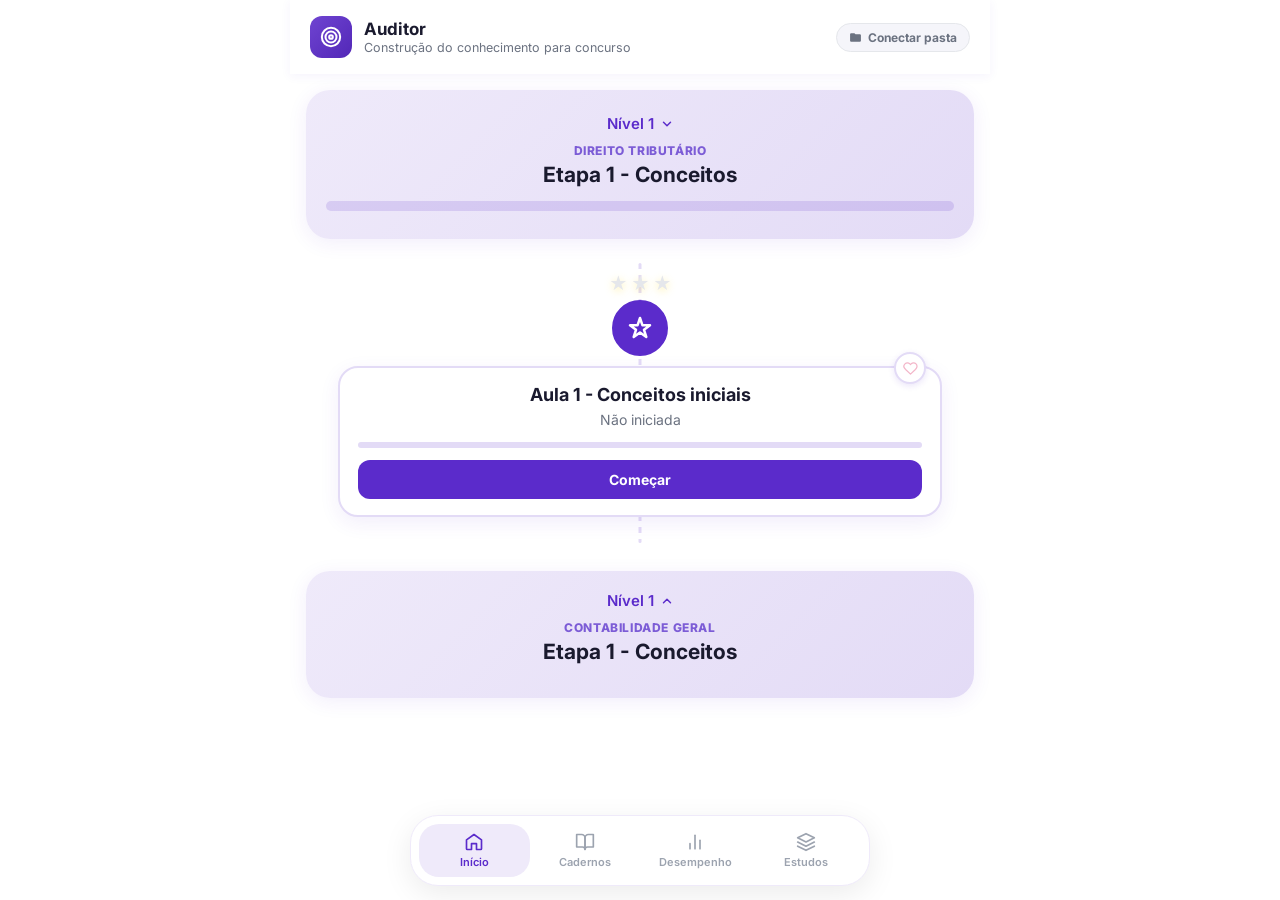
==== index.html @ 3d6990d0 "Atualização do projeto — 15/10/2026, 21:23:10" ====
<!DOCTYPE html>
<html lang="pt-BR">
<head>
<meta charset="UTF-8">
<meta name="viewport" content="width=device-width, initial-scale=1.0, viewport-fit=cover">
<title>Auditor</title>
<link href="https://fonts.googleapis.com/css2?family=Inter:wght@400;500;600;700&display=swap" rel="stylesheet">
<link rel="stylesheet" href="css/inicio.css">
<link rel="icon" href="data:image/svg+xml,%3Csvg%20xmlns%3D%22http%3A%2F%2Fwww.w3.org%2F2000%2Fsvg%22%20viewBox%3D%220%200%2024%2024%22%3E%3Crect%20width%3D%2224%22%20height%3D%2224%22%20rx%3D%226%22%20fill%3D%22%235B2BCB%22%2F%3E%3Cg%20fill%3D%22none%22%20stroke%3D%22%23fff%22%20stroke-width%3D%222.2%22%20stroke-linecap%3D%22round%22%20stroke-linejoin%3D%22round%22%3E%3Ccircle%20cx%3D%2212%22%20cy%3D%2212%22%20r%3D%2210%22%3E%3C%2Fcircle%3E%3Ccircle%20cx%3D%2212%22%20cy%3D%2212%22%20r%3D%226%22%3E%3C%2Fcircle%3E%3Ccircle%20cx%3D%2212%22%20cy%3D%2212%22%20r%3D%222%22%3E%3C%2Fcircle%3E%3C%2Fg%3E%3C%2Fsvg%3E">
<link rel="apple-touch-icon" href="data:image/svg+xml,%3Csvg%20xmlns%3D%22http%3A%2F%2Fwww.w3.org%2F2000%2Fsvg%22%20viewBox%3D%220%200%2024%2024%22%3E%3Crect%20width%3D%2224%22%20height%3D%2224%22%20rx%3D%226%22%20fill%3D%22%235B2BCB%22%2F%3E%3Cg%20fill%3D%22none%22%20stroke%3D%22%23fff%22%20stroke-width%3D%222.2%22%20stroke-linecap%3D%22round%22%20stroke-linejoin%3D%22round%22%3E%3Ccircle%20cx%3D%2212%22%20cy%3D%2212%22%20r%3D%2210%22%3E%3C%2Fcircle%3E%3Ccircle%20cx%3D%2212%22%20cy%3D%2212%22%20r%3D%226%22%3E%3C%2Fcircle%3E%3Ccircle%20cx%3D%2212%22%20cy%3D%2212%22%20r%3D%222%22%3E%3C%2Fcircle%3E%3C%2Fg%3E%3C%2Fsvg%3E">
<link rel="manifest" href="manifest.json">
<meta name="theme-color" content="#5B2BCB">
</head>
<body>

<div class="app-wrapper">

  <header class="header">
    <div class="header-left">
      <div class="logo"><svg viewBox="0 0 24 24" fill="none" stroke="currentColor" stroke-width="2.2" stroke-linecap="round" stroke-linejoin="round" width="22" height="22"><circle cx="12" cy="12" r="10"></circle><circle cx="12" cy="12" r="6"></circle><circle cx="12" cy="12" r="2"></circle></svg></div>
      <div class="header-title">
        <h1>Auditor</h1>
        <p>Construção do conhecimento para concurso</p>
      </div>
    </div>
    <button type="button" class="pasta-progresso-badge" id="pastaProgressoBadge" onclick="conectarPastaProgresso()" title="Conecte uma pasta pra salvar seu progresso entre sessões">
      <svg class="pasta-progresso-badge-icone" width="13" height="13" viewBox="0 0 24 24" fill="currentColor" stroke="none"><path d="M20 6h-8l-2-2H4a2 2 0 0 0-2 2v12a2 2 0 0 0 2 2h16a2 2 0 0 0 2-2V8a2 2 0 0 0-2-2z"/></svg>
      <span class="pasta-progresso-badge-texto" id="pastaProgressoBadgeTexto">Conectar pasta</span>
    </button>
  </header>

  <div class="view-inicio" id="viewInicio">
    <div id="etapasWrap"></div>
  </div>

  <div class="view-erros" id="viewErros" style="display:none">
    <div class="erros-header">
      <h2>Cadernos</h2>
      <p>Suas questões erradas, aulas favoritas e telas marcadas para revisão.</p>
    </div>
    <div class="cadernos-tabs" id="cadernosTabs">
      <button type="button" class="caderno-tab active" data-tab="erros">Erros</button>
      <button type="button" class="caderno-tab" data-tab="favoritos">Favoritos</button>
      <button type="button" class="caderno-tab" data-tab="revisao">Revisão</button>
    </div>
    <div class="cadernos-subtabs" id="cadernosSubtabs">
      <button type="button" class="caderno-subtab active" data-subtab="aula">Por aula</button>
      <button type="button" class="caderno-subtab" data-subtab="geral">Geral</button>
    </div>
    <div class="erros-list" id="errosList"></div>
  </div>

  <div class="view-erros" id="viewDesempenho" style="display:none">
    <h2>Desempenho</h2>
    <p>Insígnias por nível aparecem aqui.</p>
  </div>

  <div class="view-niveis" id="viewNiveis" style="display:none">
    <div class="erros-header">
      <h2>Estudos</h2>
      <p>Cada nível reúne várias etapas — conclua todas as aulas para desbloquear o próximo.</p>
    </div>
    <div class="niveis-lista" id="niveisLista"></div>
  </div>

  <nav class="bottom-nav">
    <div class="nav-item active" data-view="inicio">
      <svg viewBox="0 0 24 24" fill="none" stroke="currentColor" stroke-width="2" stroke-linecap="round" stroke-linejoin="round"><path d="M3 9.5 12 3l9 6.5V20a1 1 0 0 1-1 1h-5v-7H9v7H4a1 1 0 0 1-1-1z"></path></svg>
      <span>Início</span>
    </div>
    <div class="nav-item" data-view="erros">
      <svg viewBox="0 0 24 24" fill="none" stroke="currentColor" stroke-width="2" stroke-linecap="round" stroke-linejoin="round"><path d="M2 3h6a4 4 0 0 1 4 4v14a3 3 0 0 0-3-3H2z"></path><path d="M22 3h-6a4 4 0 0 0-4 4v14a3 3 0 0 1 3-3h7z"></path></svg>
      <span>Cadernos</span>
    </div>
    <div class="nav-item" data-view="desempenho">
      <svg viewBox="0 0 24 24" fill="none" stroke="currentColor" stroke-width="2" stroke-linecap="round" stroke-linejoin="round"><line x1="18" y1="20" x2="18" y2="10"></line><line x1="12" y1="20" x2="12" y2="4"></line><line x1="6" y1="20" x2="6" y2="14"></line></svg>
      <span>Desempenho</span>
    </div>
    <div class="nav-item" data-view="niveis">
      <svg viewBox="0 0 24 24" fill="none" stroke="currentColor" stroke-width="2" stroke-linecap="round" stroke-linejoin="round"><polygon points="12 2 2 7 12 12 22 7 12 2"></polygon><polyline points="2 17 12 22 22 17"></polyline><polyline points="2 12 12 17 22 12"></polyline></svg>
      <span>Estudos</span>
    </div>
  </nav>

</div>

<script src="js/progresso.mjs"></script>
<script src="js/data/modulos.mjs"></script>
<script src="js/inicio.mjs"></script>
<script src="js/cadernos.mjs"></script>
<script src="js/niveis.mjs"></script>
<script>
  if ('serviceWorker' in navigator && (location.protocol === 'https:' || location.hostname === 'localhost')) {
    window.addEventListener('load', () => navigator.serviceWorker.register('sw.js').catch(() => {}));
  }
</script>
</body>
</html>
---- css/inicio.css ----
/* INICIO.CSS — Tela inicial do projeto exportado (trilha de ciclos/etapas/
   aulas), com as mesmas cores/estrutura de estudos/css/style.css.
   Cor de marca em variáveis — o export injeta um :root{} novo no final do
   arquivo com a cor escolhida no Construtor de Aulas (ver js/export.js). */
:root {
  --cor-primaria: #5B2BCB;
  --cor-primaria-rgb: 91,43,203;
  --cor-primaria-escura: #4a22a8;
  --cor-gradiente-1: #8E5CF5;
  --cor-gradiente-2: #6D2EE8;
  --cor-clara: #f0eaff;
  --cor-borda-clara: #e9dffb;
  --cor-borda-media: #d4c4f0;
  --cor-hover-fundo: #faf7ff;
}
* { margin: 0; padding: 0; box-sizing: border-box; font-family: 'Inter', sans-serif; }
body { background: #fff; min-height: 100vh; }

.app-wrapper {
  max-width: 700px; width: 100%; margin: 0 auto; background: #fff;
  min-height: 100vh; display: flex; flex-direction: column; padding-bottom: 100px;
}

/* HEADER */
.header {
  background: #fff; padding: 16px 20px; display: flex; align-items: center;
  justify-content: space-between; gap: 12px; box-shadow: 0 2px 10px rgba(var(--cor-primaria-rgb),0.06);
  position: sticky; top: 0; z-index: 10;
}
.header-left { display: flex; align-items: center; gap: 12px; }
.header .logo {
  width: 42px; height: 42px; border-radius: 12px; overflow: hidden;
  background: linear-gradient(135deg, var(--cor-gradiente-1) 0%, var(--cor-gradiente-2) 100%);
  display: grid; place-items: center; color: #fff; flex-shrink: 0;
}
.header-title h1 { font-size: 17px; font-weight: 700; color: #1a1a2e; }
.header-title p { font-size: 12.5px; color: #6b7280; margin-top: 1px; }

.pasta-progresso-badge {
  display: inline-flex; align-items: center; gap: 6px; flex-shrink: 0;
  padding: 6px 12px; border-radius: 999px; border: 1px solid #e5e7eb;
  background: #f5f5fa; color: #6b7280; font-family: inherit; font-size: 12px; font-weight: 700;
  cursor: pointer; white-space: nowrap;
}
.pasta-progresso-badge:hover { background: #ececf5; }
.pasta-progresso-badge.conectado { background: #e8f9ee; border-color: #b8ecc9; color: #1a9d52; }
.pasta-progresso-badge-icone { flex-shrink: 0; }
.pasta-progresso-badge-texto { max-width: 110px; overflow: hidden; text-overflow: ellipsis; }

/* HERO CARD */
.etapa-view { padding: 16px 16px 4px; }
.hero-card {
  background: linear-gradient(135deg, var(--cor-clara) 0%, var(--cor-borda-clara) 100%);
  border-radius: 24px; padding: 24px 20px 28px; cursor: pointer;
  box-shadow: 0 4px 20px rgba(var(--cor-primaria-rgb),0.08);
  transition: box-shadow .2s, padding .25s;
}
.hero-card:hover { box-shadow: 0 6px 24px rgba(var(--cor-primaria-rgb),0.12); }
.hero-card.collapsed { padding: 20px 20px; }

.nivel-selector {
  display: flex; align-items: center; justify-content: center; gap: 6px; color: var(--cor-primaria);
  font-size: 15px; font-weight: 600; margin-bottom: 10px; cursor: pointer;
}
.nivel-selector svg { width: 14px; height: 14px; transition: transform .2s; }
.nivel-selector.collapsed svg { transform: rotate(180deg); }

.hero-content { overflow: hidden; max-height: 200px; opacity: 1; transition: max-height .25s ease, opacity .2s ease; }
.hero-content.collapsed { max-height: 0; opacity: 0; }
.hero-materia { display: block; text-align: center; font-size: 12px; font-weight: 800; text-transform: uppercase; letter-spacing: .6px; color: #7c5cd6; margin-bottom: 4px; }
.hero-title { text-align: center; font-size: 21px; font-weight: 700; color: #1a1a2e; margin-bottom: 14px; }

.progress-segments { display: flex; gap: 6px; }
.progress-segments .segment { flex: 1; height: 10px; border-radius: 6px; background: rgba(var(--cor-primaria-rgb),0.15); }
.progress-segments .segment.filled { background: var(--cor-primaria); }
.hero-card.etapa-completa .segment.filled { box-shadow: 0 0 10px rgba(var(--cor-primaria-rgb),0.7); }

/* PATH */
.path-container { position: relative; padding: 24px 32px 8px; overflow: hidden; max-height: 4000px; transition: max-height .25s ease, padding .25s; }
.path-container.collapsed { max-height: 0; padding-top: 0; padding-bottom: 0; }
.path-line, .path-line-lit {
  position: absolute; left: 50%; top: 24px; bottom: 8px; width: 3px; transform: translateX(-50%);
  border-radius: 2px;
}
.path-line { background: repeating-linear-gradient(to bottom, var(--cor-borda-clara) 0 6px, transparent 6px 12px); }
.path-line-lit { background: #FFD700; height: 0; bottom: auto; transition: height .3s ease; }

.aula-node { position: relative; display: flex; flex-direction: column; align-items: center; padding: 10px 0 26px; text-align: center; }
.aula-node.locked { opacity: .6; }

.stars { display: flex; gap: 3px; margin-bottom: 6px; }
.star { font-size: 18px; color: #e5e7eb; filter: drop-shadow(0 2px 4px rgba(255,215,0,0.3)); }

.icon-circle {
  width: 56px; height: 56px; border-radius: 50%; background: #fff; border: 3px solid var(--cor-borda-clara);
  display: grid; place-items: center; color: var(--cor-primaria); margin-bottom: 10px; position: relative; z-index: 1;
}
.icon-circle svg { width: 24px; height: 24px; }
.icon-circle.active { background: var(--cor-primaria); border-color: var(--cor-primaria); color: #fff; }
.icon-circle.locked { background: #f3f4f6; border-color: #e5e7eb; color: #9ca3af; }

.aula-card {
  width: 100%; background: #fff; border: 2px solid var(--cor-borda-clara); border-radius: 20px;
  padding: 16px 18px; box-shadow: 0 6px 20px rgba(var(--cor-primaria-rgb),0.08); position: relative;
  text-align: center;
}
.aula-card.locked { background: #f9fafb; border-color: #e5e7eb; box-shadow: none; }

@keyframes aula-card-destaque {
  0%, 100% { box-shadow: 0 6px 20px rgba(var(--cor-primaria-rgb),0.08); border-color: var(--cor-borda-clara); }
  50%      { box-shadow: 0 0 0 8px rgba(var(--cor-primaria-rgb),0.15), 0 6px 24px rgba(var(--cor-primaria-rgb),0.35); border-color: var(--cor-primaria); }
}
.aula-card.proxima-destaque { animation: aula-card-destaque 1.1s ease-in-out 2; }
.aula-card h3 { font-size: 18px; font-weight: 700; color: #1a1a2e; margin-bottom: 6px; }
.aula-card.locked h3 { color: #6b7280; }
.status { font-size: 14px; color: #6b7280; margin-bottom: 14px; }

.progress-bar { height: 6px; border-radius: 4px; background: var(--cor-borda-clara); overflow: hidden; margin-bottom: 12px; }
.progress-bar-fill { height: 100%; background: var(--cor-primaria); transition: width .3s; }

.btn-favoritar {
  position: absolute; top: -16px; right: 14px; width: 32px; height: 32px; border-radius: 50%;
  background: #fff; border: 2px solid var(--cor-borda-clara); color: #f3b6c9; display: grid; place-items: center; cursor: pointer;
  box-shadow: 0 2px 6px rgba(var(--cor-primaria-rgb),0.12);
}
.btn-favoritar svg { width: 15px; height: 15px; }
.btn-favoritar:hover { color: #ec4899; }
.btn-favoritar.favorita { color: #ec4899; }
.btn-favoritar.favorita svg { fill: #ec4899; }
.aula-card.locked .btn-favoritar { opacity: .4; cursor: not-allowed; }

.btn-acao { width: 100%; padding: 11px; border: none; border-radius: 12px; font-family: inherit; font-weight: 700; font-size: 14px; cursor: pointer; }
.btn-acao.ativa { background: var(--cor-primaria); color: #fff; }
.btn-acao.ativa:hover { background: var(--cor-primaria-escura); box-shadow: 0 4px 12px rgba(var(--cor-primaria-rgb),0.3); }
.btn-acao.bloqueada { background: #e5e7eb; color: #9ca3af; cursor: not-allowed; }

/* CADERNOS (erros / favoritos / revisão) */
.view-erros { padding: 20px 16px 16px; }
.erros-header { margin-bottom: 18px; }
.erros-header h2 { font-size: 21px; font-weight: 700; color: #1a1a2e; }
.erros-header p { font-size: 14px; line-height: 1.5; color: #6b7280; margin-top: 4px; }

.cadernos-tabs { display: flex; gap: 8px; margin-bottom: 18px; }
.caderno-tab {
  flex: 1; padding: 10px 12px; border-radius: 12px; border: 1.5px solid var(--cor-borda-clara);
  background: #fff; color: #6b7280; font-family: inherit; font-weight: 600; font-size: 13px; cursor: pointer;
  transition: all .2s;
}
.caderno-tab:hover { background: var(--cor-hover-fundo); }
.caderno-tab.active { background: var(--cor-primaria); border-color: var(--cor-primaria); color: #fff; }

.cadernos-subtabs { display: flex; gap: 16px; margin: -6px 0 16px; padding-bottom: 10px; border-bottom: 1.5px solid var(--cor-clara); }
.caderno-subtab {
  padding: 4px 2px; border: none; background: none; color: #9ca3af; font-family: inherit;
  font-weight: 600; font-size: 13px; cursor: pointer; position: relative;
}
.caderno-subtab.active { color: var(--cor-primaria); }
.caderno-subtab.active::after { content: ''; position: absolute; left: 0; right: 0; bottom: -11px; height: 2px; background: var(--cor-primaria); }

.erros-list { display: flex; flex-direction: column; gap: 12px; }
.erro-card {
  display: flex; align-items: center; justify-content: space-between; gap: 12px;
  border: 2px solid #fde0e0; border-radius: 18px; padding: 16px 18px; background: #fff;
  box-shadow: 0 4px 14px rgba(220,38,38,0.06);
}
.erro-card-info h3 { font-size: 16px; font-weight: 700; color: #1a1a2e; margin-bottom: 4px; }
.erro-card-info p { font-size: 14px; font-weight: 600; color: #ef4444; }
.erro-card-info p.cor-favorito { color: #ec4899; }
.erro-card-info p.cor-revisao { color: #4A80F0; }

.btn-praticar {
  flex-shrink: 0; padding: 10px 18px; border: none; border-radius: 12px; background: var(--cor-primaria);
  color: #fff; font-family: inherit; font-weight: 600; font-size: 15px; cursor: pointer; transition: all .2s;
}
.btn-praticar:hover { background: var(--cor-primaria-escura); transform: translateY(-1px); }

.erros-empty { text-align: center; padding: 60px 20px; color: #6b7280; }
.erros-empty-emoji { font-size: 40px; margin-bottom: 10px; }
.erros-empty p { font-size: 15px; margin-bottom: 4px; }
.erros-empty-sub { font-size: 14px; max-width: 280px; margin: 6px auto 0; line-height: 1.5; color: #9ca3af; }

/* ESTUDOS (visão geral por nível/ciclo) */
.view-niveis { padding: 20px 16px 16px; }
.niveis-lista { padding-bottom: 24px; }
.sprint-lista { display: flex; flex-direction: column; gap: 14px; margin-bottom: 22px; }

/* DESEMPENHO — insígnias por ciclo */
.insignias-grid { display: grid; grid-template-columns: repeat(auto-fill, minmax(120px, 1fr)); gap: 14px; }
.insignia-card {
  background: #fff; border: 2px solid var(--cor-borda-clara); border-radius: 16px;
  padding: 16px 10px; text-align: center; box-shadow: 0 4px 14px rgba(var(--cor-primaria-rgb),0.06);
}
.insignia-card-icone {
  width: 56px; height: 56px; margin: 0 auto 10px; border-radius: 50%; overflow: hidden;
  background: linear-gradient(135deg, var(--cor-gradiente-1) 0%, var(--cor-gradiente-2) 100%);
  color: #fff; display: grid; place-items: center;
}
.insignia-card-img { width: 100%; height: 100%; object-fit: cover; }
.insignia-card-titulo { font-size: 13px; font-weight: 700; color: #1a1a2e; line-height: 1.3; }
.insignia-card-status { font-size: 11px; font-weight: 600; color: #6b7280; margin-top: 3px; }
.insignia-card.bloqueada { opacity: .5; }
.insignia-card.bloqueada .insignia-card-icone { background: #d1d5db; filter: grayscale(1); }
.insignia-card.conquistada .insignia-card-status { color: #16a34a; }

@keyframes insignia-revelar {
  0%   { transform: scale(0.5) rotate(-8deg); opacity: 0; }
  60%  { transform: scale(1.08) rotate(3deg); opacity: 1; }
  100% { transform: scale(1) rotate(0deg); opacity: 1; }
}
@keyframes insignia-brilho {
  0%, 100% { box-shadow: 0 4px 16px rgba(var(--cor-primaria-rgb),0.12); }
  50%      { box-shadow: 0 0 0 10px rgba(var(--cor-primaria-rgb),0.15), 0 4px 24px rgba(var(--cor-primaria-rgb),0.35); }
}
.insignia-card.nova {
  animation: insignia-revelar 0.6s cubic-bezier(.34, 1.56, .64, 1),
             insignia-brilho 1.5s ease-in-out 0.6s 2;
}

.nivel-card-unico { background: #fff; border: 2px solid var(--cor-borda-clara); border-radius: 18px; padding: 18px; box-shadow: 0 4px 14px rgba(var(--cor-primaria-rgb),0.06); }
.nivel-card-unico-cabecalho { display: flex; align-items: center; gap: 14px; cursor: pointer; }
.nivel-card-unico-seta { transition: transform .3s ease; flex-shrink: 0; }
.nivel-card-unico-cabecalho.collapsed .nivel-card-unico-seta { transform: rotate(-90deg); }
.nivel-card-unico-corpo { overflow: hidden; max-height: 2000px; opacity: 1; transition: max-height .4s ease, opacity .3s ease; }
.nivel-card-unico-corpo.collapsed { max-height: 0; opacity: 0; }

.trilha-tabs { margin-bottom: 14px; }
.trilha-tab-titulo-unica { margin-bottom: 14px; }

.sprint-card-numero { width: 44px; height: 44px; border-radius: 50%; display: grid; place-items: center; font-size: 14px; font-weight: 800; color: #fff; flex-shrink: 0; }
.sprint-card-numero.andamento { background: var(--cor-primaria); }
.sprint-card-numero.concluida { background: #16a34a; }
.sprint-titulo { flex: 1; font-size: 16px; font-weight: 700; color: #1a1a2e; line-height: 1.3; }

.ciclo-secao { margin-top: 18px; padding-top: 16px; border-top: 1px solid var(--cor-clara); cursor: pointer; }
.ciclo-secao.bloqueada { cursor: default; padding-top: 14px; }
.ciclo-secao-cabecalho { display: flex; align-items: center; justify-content: space-between; gap: 8px; margin-bottom: 8px; }
.ciclo-secao-label { font-size: 13px; font-weight: 800; color: #1a1a2e; }
.ciclo-secao-label.bloqueada { display: flex; align-items: center; gap: 6px; font-weight: 700; color: #9ca3af; }

.sprint-status { font-size: 11px; font-weight: 800; letter-spacing: .04em; text-transform: uppercase; padding: 3px 9px; border-radius: 999px; }
.sprint-status.concluida { background: #dcfce7; color: #15803d; }
.sprint-status.andamento { background: var(--cor-clara); color: var(--cor-primaria); }

.sprint-etapas { display: flex; flex-wrap: wrap; gap: 6px; margin-bottom: 10px; }
.sprint-materia-tag { background: #f8f6ff; border: 1px solid var(--cor-clara); border-radius: 10px; padding: 5px 9px; font-size: 12px; font-weight: 700; color: var(--cor-primaria); }

.sprint-progress-row { display: flex; align-items: center; gap: 10px; }
.sprint-progress-pct { width: 38px; font-size: 13px; font-weight: 800; flex-shrink: 0; }
.sprint-progress-pct.concluida { color: #16a34a; }
.sprint-progress-pct.andamento { color: var(--cor-primaria); }
.sprint-progress-bar { flex: 1; height: 6px; background: var(--cor-clara); border-radius: 4px; overflow: hidden; }
.sprint-progress-bar-fill { height: 100%; background: var(--cor-primaria); border-radius: 4px; }

.trilha-section { background: #fff; border: 2px solid var(--cor-borda-clara); border-radius: 18px; padding: 18px; margin-bottom: 22px; }
.trilha-titulo { font-size: 16px; font-weight: 700; color: #1a1a2e; margin-bottom: 4px; }
.trilha-desc { font-size: 13px; color: #6b7280; line-height: 1.4; margin-bottom: 14px; }
.trilha-section.trilha-bloqueada { background: #f9fafb; opacity: .85; }
.trilha-bloqueada-cabecalho { display: flex; align-items: center; gap: 6px; color: #9ca3af; margin-bottom: 4px; }
.trilha-bloqueada-cabecalho .trilha-titulo { margin-bottom: 0; color: #9ca3af; }
.trilha-section.trilha-bloqueada .trilha-desc { margin-bottom: 0; }

.trilha-grid { display: grid; grid-template-columns: repeat(2, 1fr); gap: 10px; }
.trilha-card {
  position: relative; display: flex; flex-direction: column; align-items: flex-start; gap: 8px;
  border: 2px solid var(--cor-borda-clara); border-radius: 14px; padding: 12px; cursor: pointer;
  transition: border-color .15s, background .15s;
}
.trilha-card:hover { border-color: var(--cor-borda-media); }
.trilha-card.selecionada { border-color: var(--cor-primaria); background: var(--cor-hover-fundo); }
.trilha-icone {
  width: 36px; height: 36px; border-radius: 10px; background: var(--cor-clara); color: var(--cor-primaria);
  display: flex; align-items: center; justify-content: center;
}
.trilha-nome { font-size: 13.5px; font-weight: 700; color: #1a1a2e; }
.trilha-check {
  position: absolute; top: 10px; right: 10px; width: 20px; height: 20px; border-radius: 50%;
  border: 2px solid var(--cor-borda-media); color: #fff; display: flex; align-items: center; justify-content: center;
  opacity: 0; transition: opacity .15s, background .15s, border-color .15s;
}
.trilha-card.selecionada .trilha-check { opacity: 1; background: var(--cor-primaria); border-color: var(--cor-primaria); }

/* VIEWS SECUNDÁRIAS (placeholder) */
.view-placeholder { padding: 60px 24px; text-align: center; color: #6b7280; }
.view-placeholder h2 { font-size: 19px; color: #1a1a2e; margin-bottom: 8px; }

.vazio-aviso { margin: 40px 20px; padding: 28px 20px; text-align: center; background: #fff; border-radius: 20px; color: #6b7280; box-shadow: 0 4px 16px rgba(var(--cor-primaria-rgb),0.06); }

/* BOTTOM NAV */
.bottom-nav {
  position: fixed; bottom: 14px; left: 50%; transform: translateX(-50%); width: calc(100% - 32px); max-width: 460px;
  background: #fff; border-radius: 28px; box-shadow: 0 8px 30px rgba(0,0,0,0.08); border: 1px solid var(--cor-clara);
  display: flex; padding: 8px; z-index: 20;
}
.nav-item { flex: 1; display: flex; flex-direction: column; align-items: center; gap: 3px; padding: 8px 4px; border-radius: 20px; cursor: pointer; color: #9ca3af; font-size: 11px; font-weight: 600; }
.nav-item svg { width: 20px; height: 20px; }
.nav-item.active { background: var(--cor-clara); color: var(--cor-primaria); }

/* TOAST */
.toast {
  position: fixed; left: 50%; bottom: 90px; transform: translateX(-50%) translateY(20px);
  background: #1a1a2e; color: #fff; padding: 12px 20px; border-radius: 14px; font-size: 13.5px; font-weight: 600;
  opacity: 0; pointer-events: none; transition: opacity .2s, transform .2s; max-width: 90%; text-align: center; z-index: 50;
}
.toast.show { opacity: 1; transform: translateX(-50%) translateY(0); }

:root {
  --cor-primaria: #5B2BCB;
  --cor-primaria-rgb: 91,43,203;
  --cor-primaria-escura: #4b23a6;
  --cor-gradiente-1: #6f44d1;
  --cor-gradiente-2: #5227b7;
  --cor-clara: #efeafa;
  --cor-borda-clara: #e3dbf6;
  --cor-borda-media: #d1c4f0;
  --cor-hover-fundo: #f7f4fc;
}
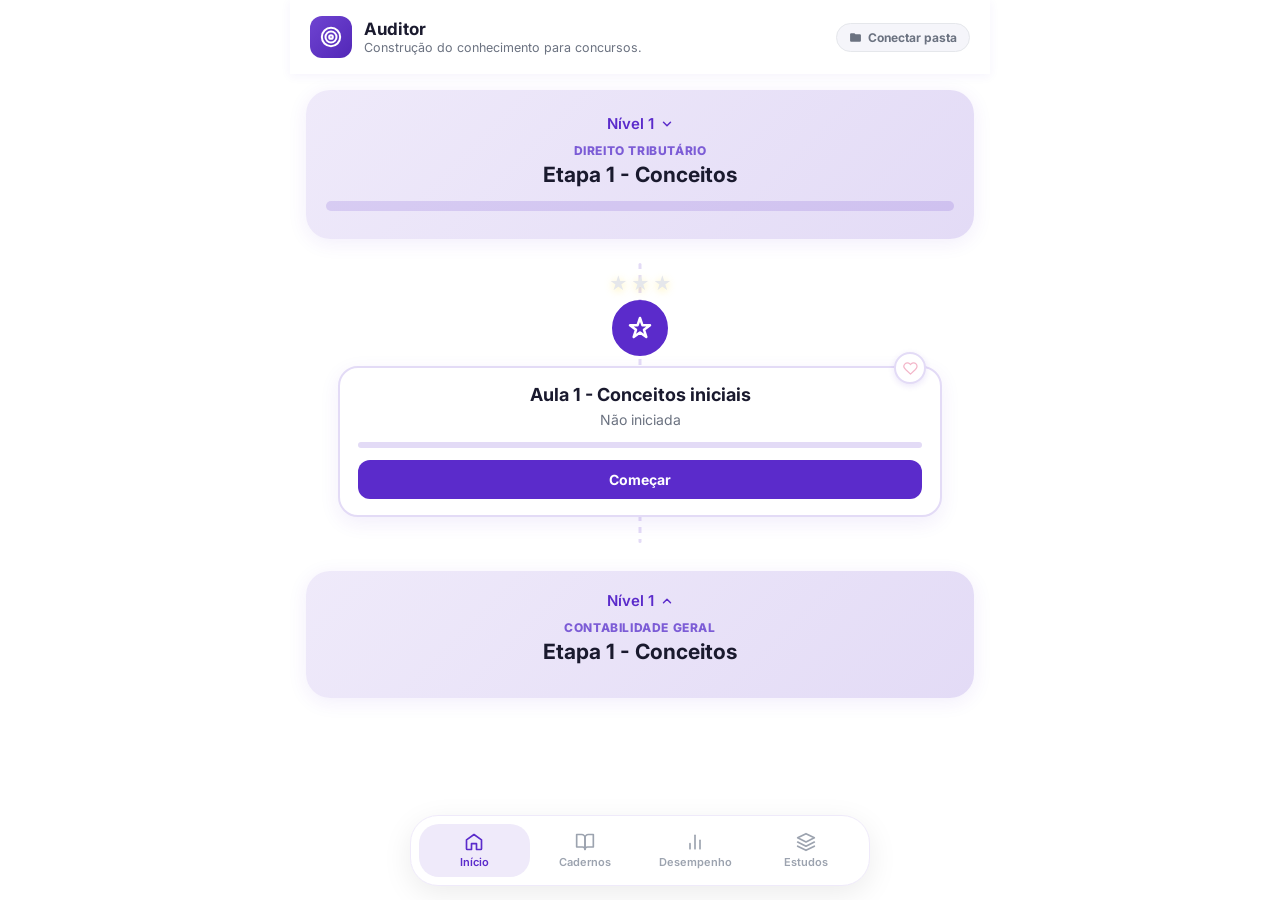
==== commit edb8198c: "Atualização do projeto — 15/10/2026, 21:23:15" ====
--- a/index.html
+++ b/index.html
@@ -20,7 +20,7 @@
       <div class="logo"><svg viewBox="0 0 24 24" fill="none" stroke="currentColor" stroke-width="2.2" stroke-linecap="round" stroke-linejoin="round" width="22" height="22"><circle cx="12" cy="12" r="10"></circle><circle cx="12" cy="12" r="6"></circle><circle cx="12" cy="12" r="2"></circle></svg></div>
       <div class="header-title">
         <h1>Auditor</h1>
-        <p>Construção do conhecimento para concurso</p>
+        <p>Construção do conhecimento para concursos.</p>
       </div>
     </div>
     <button type="button" class="pasta-progresso-badge" id="pastaProgressoBadge" onclick="conectarPastaProgresso()" title="Conecte uma pasta pra salvar seu progresso entre sessões">
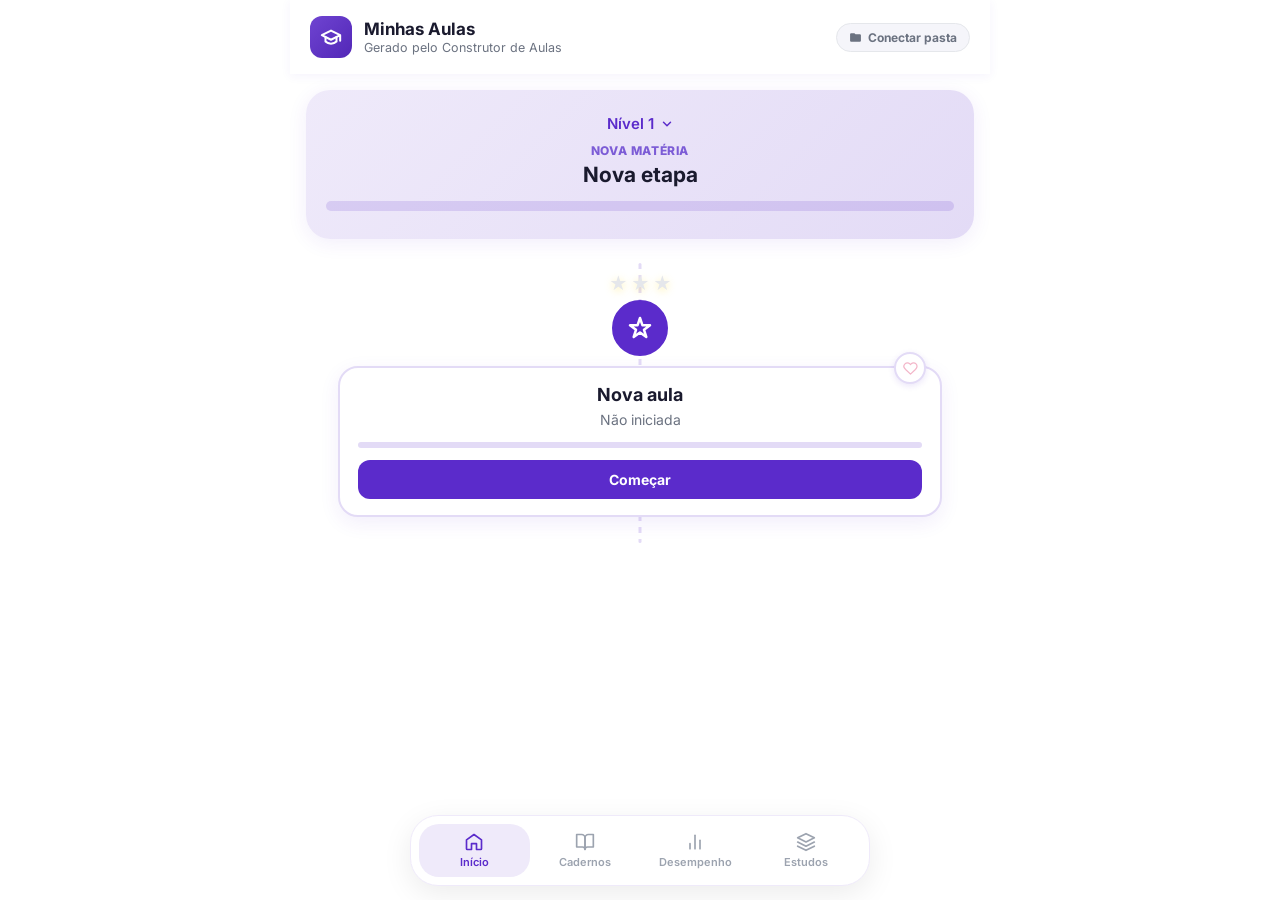
==== commit d4769552: "Atualização do projeto — 18/10/2026, 19:45:04" ====
--- a/index.html
+++ b/index.html
@@ -3,11 +3,11 @@
 <head>
 <meta charset="UTF-8">
 <meta name="viewport" content="width=device-width, initial-scale=1.0, viewport-fit=cover">
-<title>Auditor</title>
+<title>Minhas Aulas</title>
 <link href="https://fonts.googleapis.com/css2?family=Inter:wght@400;500;600;700&display=swap" rel="stylesheet">
 <link rel="stylesheet" href="css/inicio.css">
-<link rel="icon" href="data:image/svg+xml,%3Csvg%20xmlns%3D%22http%3A%2F%2Fwww.w3.org%2F2000%2Fsvg%22%20viewBox%3D%220%200%2024%2024%22%3E%3Crect%20width%3D%2224%22%20height%3D%2224%22%20rx%3D%226%22%20fill%3D%22%235B2BCB%22%2F%3E%3Cg%20fill%3D%22none%22%20stroke%3D%22%23fff%22%20stroke-width%3D%222.2%22%20stroke-linecap%3D%22round%22%20stroke-linejoin%3D%22round%22%3E%3Ccircle%20cx%3D%2212%22%20cy%3D%2212%22%20r%3D%2210%22%3E%3C%2Fcircle%3E%3Ccircle%20cx%3D%2212%22%20cy%3D%2212%22%20r%3D%226%22%3E%3C%2Fcircle%3E%3Ccircle%20cx%3D%2212%22%20cy%3D%2212%22%20r%3D%222%22%3E%3C%2Fcircle%3E%3C%2Fg%3E%3C%2Fsvg%3E">
-<link rel="apple-touch-icon" href="data:image/svg+xml,%3Csvg%20xmlns%3D%22http%3A%2F%2Fwww.w3.org%2F2000%2Fsvg%22%20viewBox%3D%220%200%2024%2024%22%3E%3Crect%20width%3D%2224%22%20height%3D%2224%22%20rx%3D%226%22%20fill%3D%22%235B2BCB%22%2F%3E%3Cg%20fill%3D%22none%22%20stroke%3D%22%23fff%22%20stroke-width%3D%222.2%22%20stroke-linecap%3D%22round%22%20stroke-linejoin%3D%22round%22%3E%3Ccircle%20cx%3D%2212%22%20cy%3D%2212%22%20r%3D%2210%22%3E%3C%2Fcircle%3E%3Ccircle%20cx%3D%2212%22%20cy%3D%2212%22%20r%3D%226%22%3E%3C%2Fcircle%3E%3Ccircle%20cx%3D%2212%22%20cy%3D%2212%22%20r%3D%222%22%3E%3C%2Fcircle%3E%3C%2Fg%3E%3C%2Fsvg%3E">
+<link rel="icon" href="data:image/svg+xml,%3Csvg%20xmlns%3D%22http%3A%2F%2Fwww.w3.org%2F2000%2Fsvg%22%20viewBox%3D%220%200%2024%2024%22%3E%3Crect%20width%3D%2224%22%20height%3D%2224%22%20rx%3D%226%22%20fill%3D%22%235B2BCB%22%2F%3E%3Cg%20fill%3D%22none%22%20stroke%3D%22%23fff%22%20stroke-width%3D%222.2%22%20stroke-linecap%3D%22round%22%20stroke-linejoin%3D%22round%22%3E%3Cpath%20d%3D%22M22%2010v6M2%2010l10-5%2010%205-10%205z%22%3E%3C%2Fpath%3E%3Cpath%20d%3D%22M6%2012v5c3%203%209%203%2012%200v-5%22%3E%3C%2Fpath%3E%3C%2Fg%3E%3C%2Fsvg%3E">
+<link rel="apple-touch-icon" href="data:image/svg+xml,%3Csvg%20xmlns%3D%22http%3A%2F%2Fwww.w3.org%2F2000%2Fsvg%22%20viewBox%3D%220%200%2024%2024%22%3E%3Crect%20width%3D%2224%22%20height%3D%2224%22%20rx%3D%226%22%20fill%3D%22%235B2BCB%22%2F%3E%3Cg%20fill%3D%22none%22%20stroke%3D%22%23fff%22%20stroke-width%3D%222.2%22%20stroke-linecap%3D%22round%22%20stroke-linejoin%3D%22round%22%3E%3Cpath%20d%3D%22M22%2010v6M2%2010l10-5%2010%205-10%205z%22%3E%3C%2Fpath%3E%3Cpath%20d%3D%22M6%2012v5c3%203%209%203%2012%200v-5%22%3E%3C%2Fpath%3E%3C%2Fg%3E%3C%2Fsvg%3E">
 <link rel="manifest" href="manifest.json">
 <meta name="theme-color" content="#5B2BCB">
 </head>
@@ -17,10 +17,10 @@
 
   <header class="header">
     <div class="header-left">
-      <div class="logo"><svg viewBox="0 0 24 24" fill="none" stroke="currentColor" stroke-width="2.2" stroke-linecap="round" stroke-linejoin="round" width="22" height="22"><circle cx="12" cy="12" r="10"></circle><circle cx="12" cy="12" r="6"></circle><circle cx="12" cy="12" r="2"></circle></svg></div>
+      <div class="logo"><svg viewBox="0 0 24 24" fill="none" stroke="currentColor" stroke-width="2.2" stroke-linecap="round" stroke-linejoin="round" width="22" height="22"><path d="M22 10v6M2 10l10-5 10 5-10 5z"></path><path d="M6 12v5c3 3 9 3 12 0v-5"></path></svg></div>
       <div class="header-title">
-        <h1>Auditor</h1>
-        <p>Construção do conhecimento para concursos.</p>
+        <h1>Minhas Aulas</h1>
+        <p>Gerado pelo Construtor de Aulas</p>
       </div>
     </div>
     <button type="button" class="pasta-progresso-badge" id="pastaProgressoBadge" onclick="conectarPastaProgresso()" title="Conecte uma pasta pra salvar seu progresso entre sessões">
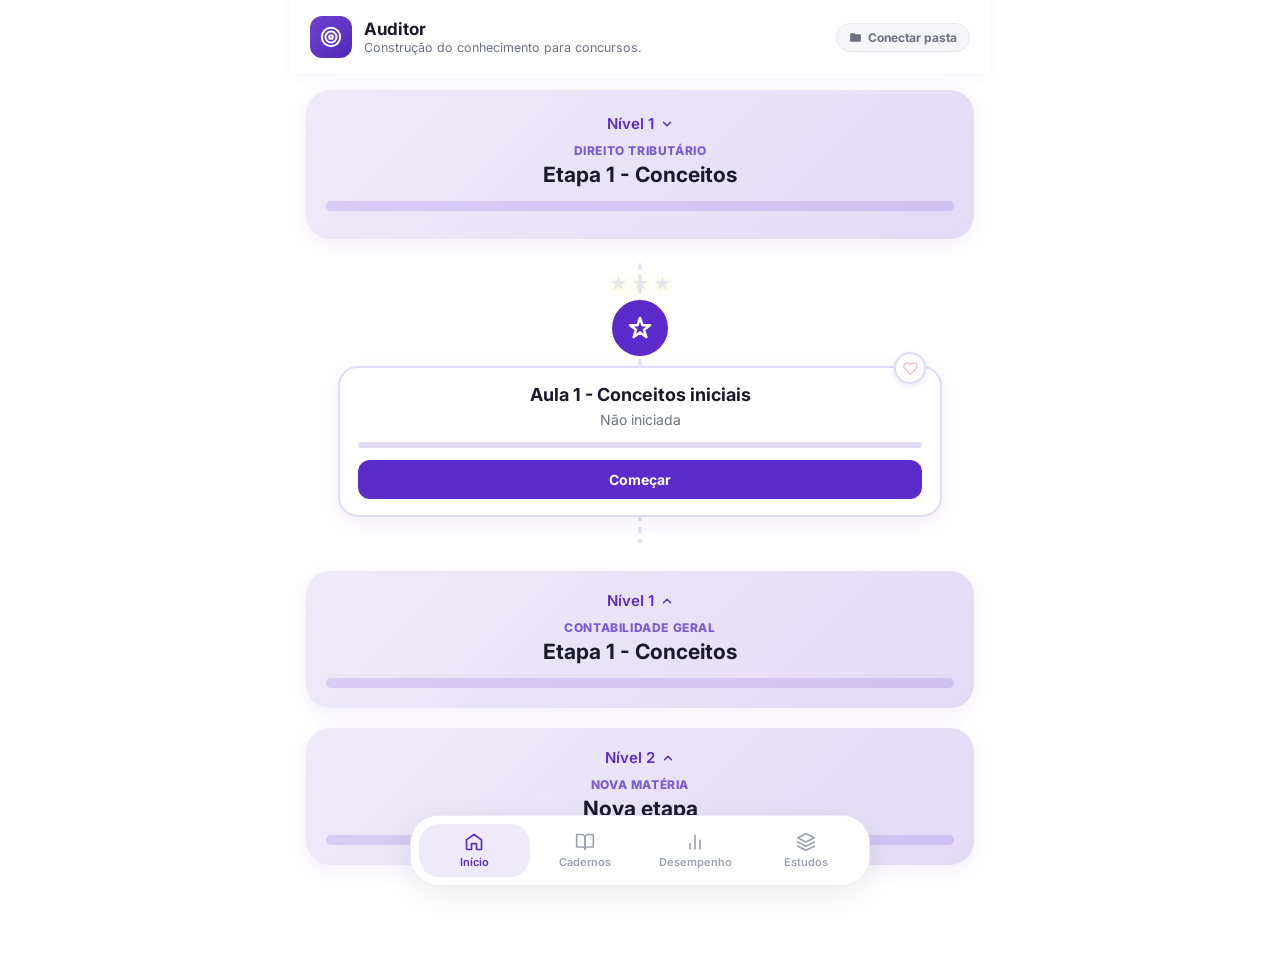
==== commit 9df418dc: "Atualização do projeto — 23/11/2026, 20:06:07" ====
--- a/index.html
+++ b/index.html
@@ -3,11 +3,11 @@
 <head>
 <meta charset="UTF-8">
 <meta name="viewport" content="width=device-width, initial-scale=1.0, viewport-fit=cover">
-<title>Minhas Aulas</title>
+<title>Auditor</title>
 <link href="https://fonts.googleapis.com/css2?family=Inter:wght@400;500;600;700&display=swap" rel="stylesheet">
 <link rel="stylesheet" href="css/inicio.css">
-<link rel="icon" href="data:image/svg+xml,%3Csvg%20xmlns%3D%22http%3A%2F%2Fwww.w3.org%2F2000%2Fsvg%22%20viewBox%3D%220%200%2024%2024%22%3E%3Crect%20width%3D%2224%22%20height%3D%2224%22%20rx%3D%226%22%20fill%3D%22%235B2BCB%22%2F%3E%3Cg%20fill%3D%22none%22%20stroke%3D%22%23fff%22%20stroke-width%3D%222.2%22%20stroke-linecap%3D%22round%22%20stroke-linejoin%3D%22round%22%3E%3Cpath%20d%3D%22M22%2010v6M2%2010l10-5%2010%205-10%205z%22%3E%3C%2Fpath%3E%3Cpath%20d%3D%22M6%2012v5c3%203%209%203%2012%200v-5%22%3E%3C%2Fpath%3E%3C%2Fg%3E%3C%2Fsvg%3E">
-<link rel="apple-touch-icon" href="data:image/svg+xml,%3Csvg%20xmlns%3D%22http%3A%2F%2Fwww.w3.org%2F2000%2Fsvg%22%20viewBox%3D%220%200%2024%2024%22%3E%3Crect%20width%3D%2224%22%20height%3D%2224%22%20rx%3D%226%22%20fill%3D%22%235B2BCB%22%2F%3E%3Cg%20fill%3D%22none%22%20stroke%3D%22%23fff%22%20stroke-width%3D%222.2%22%20stroke-linecap%3D%22round%22%20stroke-linejoin%3D%22round%22%3E%3Cpath%20d%3D%22M22%2010v6M2%2010l10-5%2010%205-10%205z%22%3E%3C%2Fpath%3E%3Cpath%20d%3D%22M6%2012v5c3%203%209%203%2012%200v-5%22%3E%3C%2Fpath%3E%3C%2Fg%3E%3C%2Fsvg%3E">
+<link rel="icon" href="data:image/svg+xml,%3Csvg%20xmlns%3D%22http%3A%2F%2Fwww.w3.org%2F2000%2Fsvg%22%20viewBox%3D%220%200%2024%2024%22%3E%3Crect%20width%3D%2224%22%20height%3D%2224%22%20rx%3D%226%22%20fill%3D%22%235B2BCB%22%2F%3E%3Cg%20fill%3D%22none%22%20stroke%3D%22%23fff%22%20stroke-width%3D%222.2%22%20stroke-linecap%3D%22round%22%20stroke-linejoin%3D%22round%22%3E%3Ccircle%20cx%3D%2212%22%20cy%3D%2212%22%20r%3D%2210%22%3E%3C%2Fcircle%3E%3Ccircle%20cx%3D%2212%22%20cy%3D%2212%22%20r%3D%226%22%3E%3C%2Fcircle%3E%3Ccircle%20cx%3D%2212%22%20cy%3D%2212%22%20r%3D%222%22%3E%3C%2Fcircle%3E%3C%2Fg%3E%3C%2Fsvg%3E">
+<link rel="apple-touch-icon" href="data:image/svg+xml,%3Csvg%20xmlns%3D%22http%3A%2F%2Fwww.w3.org%2F2000%2Fsvg%22%20viewBox%3D%220%200%2024%2024%22%3E%3Crect%20width%3D%2224%22%20height%3D%2224%22%20rx%3D%226%22%20fill%3D%22%235B2BCB%22%2F%3E%3Cg%20fill%3D%22none%22%20stroke%3D%22%23fff%22%20stroke-width%3D%222.2%22%20stroke-linecap%3D%22round%22%20stroke-linejoin%3D%22round%22%3E%3Ccircle%20cx%3D%2212%22%20cy%3D%2212%22%20r%3D%2210%22%3E%3C%2Fcircle%3E%3Ccircle%20cx%3D%2212%22%20cy%3D%2212%22%20r%3D%226%22%3E%3C%2Fcircle%3E%3Ccircle%20cx%3D%2212%22%20cy%3D%2212%22%20r%3D%222%22%3E%3C%2Fcircle%3E%3C%2Fg%3E%3C%2Fsvg%3E">
 <link rel="manifest" href="manifest.json">
 <meta name="theme-color" content="#5B2BCB">
 </head>
@@ -17,10 +17,10 @@
 
   <header class="header">
     <div class="header-left">
-      <div class="logo"><svg viewBox="0 0 24 24" fill="none" stroke="currentColor" stroke-width="2.2" stroke-linecap="round" stroke-linejoin="round" width="22" height="22"><path d="M22 10v6M2 10l10-5 10 5-10 5z"></path><path d="M6 12v5c3 3 9 3 12 0v-5"></path></svg></div>
+      <div class="logo"><svg viewBox="0 0 24 24" fill="none" stroke="currentColor" stroke-width="2.2" stroke-linecap="round" stroke-linejoin="round" width="22" height="22"><circle cx="12" cy="12" r="10"></circle><circle cx="12" cy="12" r="6"></circle><circle cx="12" cy="12" r="2"></circle></svg></div>
       <div class="header-title">
-        <h1>Minhas Aulas</h1>
-        <p>Gerado pelo Construtor de Aulas</p>
+        <h1>Auditor</h1>
+        <p>Construção do conhecimento para concursos.</p>
       </div>
     </div>
     <button type="button" class="pasta-progresso-badge" id="pastaProgressoBadge" onclick="conectarPastaProgresso()" title="Conecte uma pasta pra salvar seu progresso entre sessões">
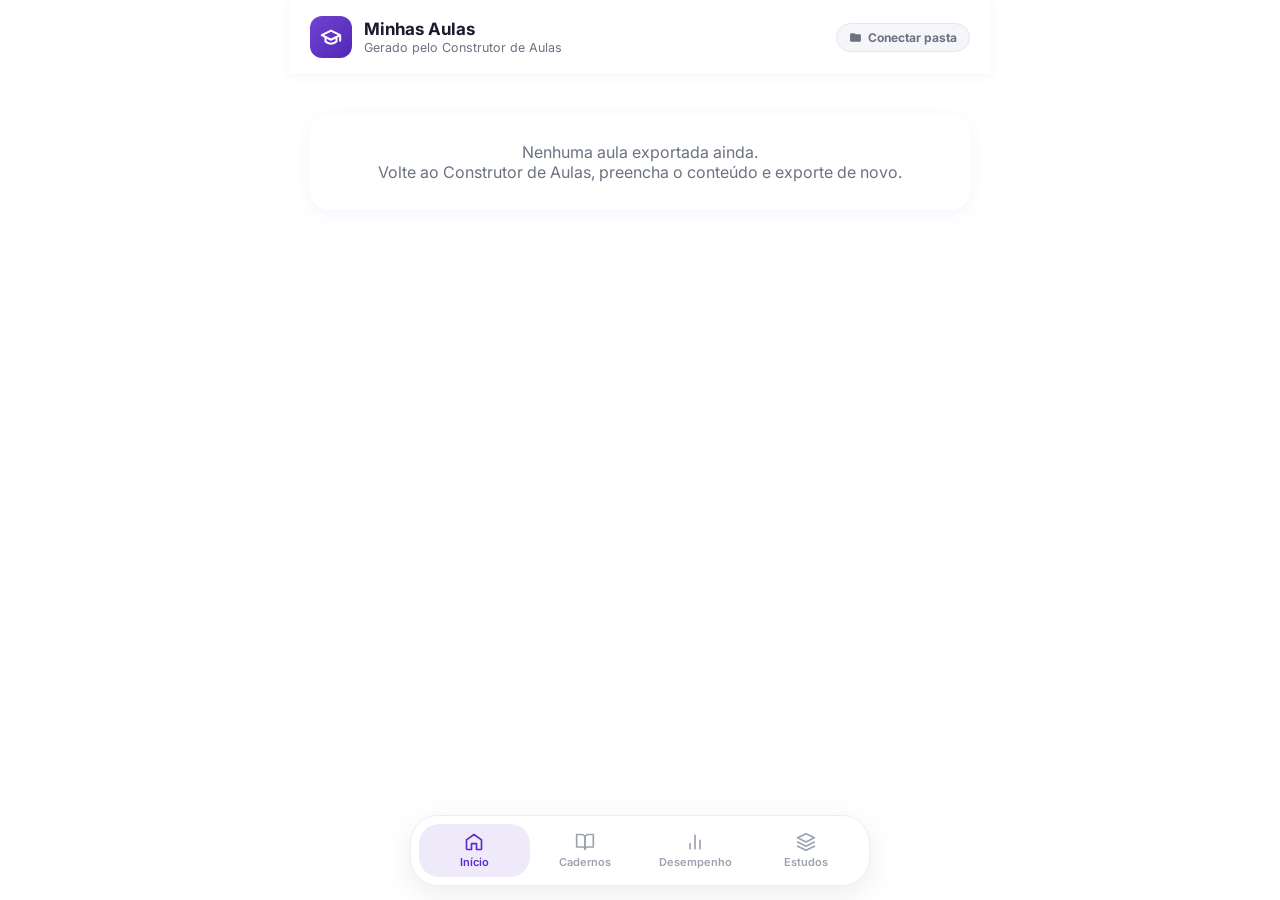
==== commit 839f12e7: "Atualização do projeto — 24/11/2026, 13:17:11" ====
--- a/index.html
+++ b/index.html
@@ -3,11 +3,11 @@
 <head>
 <meta charset="UTF-8">
 <meta name="viewport" content="width=device-width, initial-scale=1.0, viewport-fit=cover">
-<title>Auditor</title>
+<title>Minhas Aulas</title>
 <link href="https://fonts.googleapis.com/css2?family=Inter:wght@400;500;600;700&display=swap" rel="stylesheet">
 <link rel="stylesheet" href="css/inicio.css">
-<link rel="icon" href="data:image/svg+xml,%3Csvg%20xmlns%3D%22http%3A%2F%2Fwww.w3.org%2F2000%2Fsvg%22%20viewBox%3D%220%200%2024%2024%22%3E%3Crect%20width%3D%2224%22%20height%3D%2224%22%20rx%3D%226%22%20fill%3D%22%235B2BCB%22%2F%3E%3Cg%20fill%3D%22none%22%20stroke%3D%22%23fff%22%20stroke-width%3D%222.2%22%20stroke-linecap%3D%22round%22%20stroke-linejoin%3D%22round%22%3E%3Ccircle%20cx%3D%2212%22%20cy%3D%2212%22%20r%3D%2210%22%3E%3C%2Fcircle%3E%3Ccircle%20cx%3D%2212%22%20cy%3D%2212%22%20r%3D%226%22%3E%3C%2Fcircle%3E%3Ccircle%20cx%3D%2212%22%20cy%3D%2212%22%20r%3D%222%22%3E%3C%2Fcircle%3E%3C%2Fg%3E%3C%2Fsvg%3E">
-<link rel="apple-touch-icon" href="data:image/svg+xml,%3Csvg%20xmlns%3D%22http%3A%2F%2Fwww.w3.org%2F2000%2Fsvg%22%20viewBox%3D%220%200%2024%2024%22%3E%3Crect%20width%3D%2224%22%20height%3D%2224%22%20rx%3D%226%22%20fill%3D%22%235B2BCB%22%2F%3E%3Cg%20fill%3D%22none%22%20stroke%3D%22%23fff%22%20stroke-width%3D%222.2%22%20stroke-linecap%3D%22round%22%20stroke-linejoin%3D%22round%22%3E%3Ccircle%20cx%3D%2212%22%20cy%3D%2212%22%20r%3D%2210%22%3E%3C%2Fcircle%3E%3Ccircle%20cx%3D%2212%22%20cy%3D%2212%22%20r%3D%226%22%3E%3C%2Fcircle%3E%3Ccircle%20cx%3D%2212%22%20cy%3D%2212%22%20r%3D%222%22%3E%3C%2Fcircle%3E%3C%2Fg%3E%3C%2Fsvg%3E">
+<link rel="icon" href="data:image/svg+xml,%3Csvg%20xmlns%3D%22http%3A%2F%2Fwww.w3.org%2F2000%2Fsvg%22%20viewBox%3D%220%200%2024%2024%22%3E%3Crect%20width%3D%2224%22%20height%3D%2224%22%20rx%3D%226%22%20fill%3D%22%235B2BCB%22%2F%3E%3Cg%20fill%3D%22none%22%20stroke%3D%22%23fff%22%20stroke-width%3D%222.2%22%20stroke-linecap%3D%22round%22%20stroke-linejoin%3D%22round%22%3E%3Cpath%20d%3D%22M22%2010v6M2%2010l10-5%2010%205-10%205z%22%3E%3C%2Fpath%3E%3Cpath%20d%3D%22M6%2012v5c3%203%209%203%2012%200v-5%22%3E%3C%2Fpath%3E%3C%2Fg%3E%3C%2Fsvg%3E">
+<link rel="apple-touch-icon" href="data:image/svg+xml,%3Csvg%20xmlns%3D%22http%3A%2F%2Fwww.w3.org%2F2000%2Fsvg%22%20viewBox%3D%220%200%2024%2024%22%3E%3Crect%20width%3D%2224%22%20height%3D%2224%22%20rx%3D%226%22%20fill%3D%22%235B2BCB%22%2F%3E%3Cg%20fill%3D%22none%22%20stroke%3D%22%23fff%22%20stroke-width%3D%222.2%22%20stroke-linecap%3D%22round%22%20stroke-linejoin%3D%22round%22%3E%3Cpath%20d%3D%22M22%2010v6M2%2010l10-5%2010%205-10%205z%22%3E%3C%2Fpath%3E%3Cpath%20d%3D%22M6%2012v5c3%203%209%203%2012%200v-5%22%3E%3C%2Fpath%3E%3C%2Fg%3E%3C%2Fsvg%3E">
 <link rel="manifest" href="manifest.json">
 <meta name="theme-color" content="#5B2BCB">
 </head>
@@ -17,10 +17,10 @@
 
   <header class="header">
     <div class="header-left">
-      <div class="logo"><svg viewBox="0 0 24 24" fill="none" stroke="currentColor" stroke-width="2.2" stroke-linecap="round" stroke-linejoin="round" width="22" height="22"><circle cx="12" cy="12" r="10"></circle><circle cx="12" cy="12" r="6"></circle><circle cx="12" cy="12" r="2"></circle></svg></div>
+      <div class="logo"><svg viewBox="0 0 24 24" fill="none" stroke="currentColor" stroke-width="2.2" stroke-linecap="round" stroke-linejoin="round" width="22" height="22"><path d="M22 10v6M2 10l10-5 10 5-10 5z"></path><path d="M6 12v5c3 3 9 3 12 0v-5"></path></svg></div>
       <div class="header-title">
-        <h1>Auditor</h1>
-        <p>Construção do conhecimento para concursos.</p>
+        <h1>Minhas Aulas</h1>
+        <p>Gerado pelo Construtor de Aulas</p>
       </div>
     </div>
     <button type="button" class="pasta-progresso-badge" id="pastaProgressoBadge" onclick="conectarPastaProgresso()" title="Conecte uma pasta pra salvar seu progresso entre sessões">
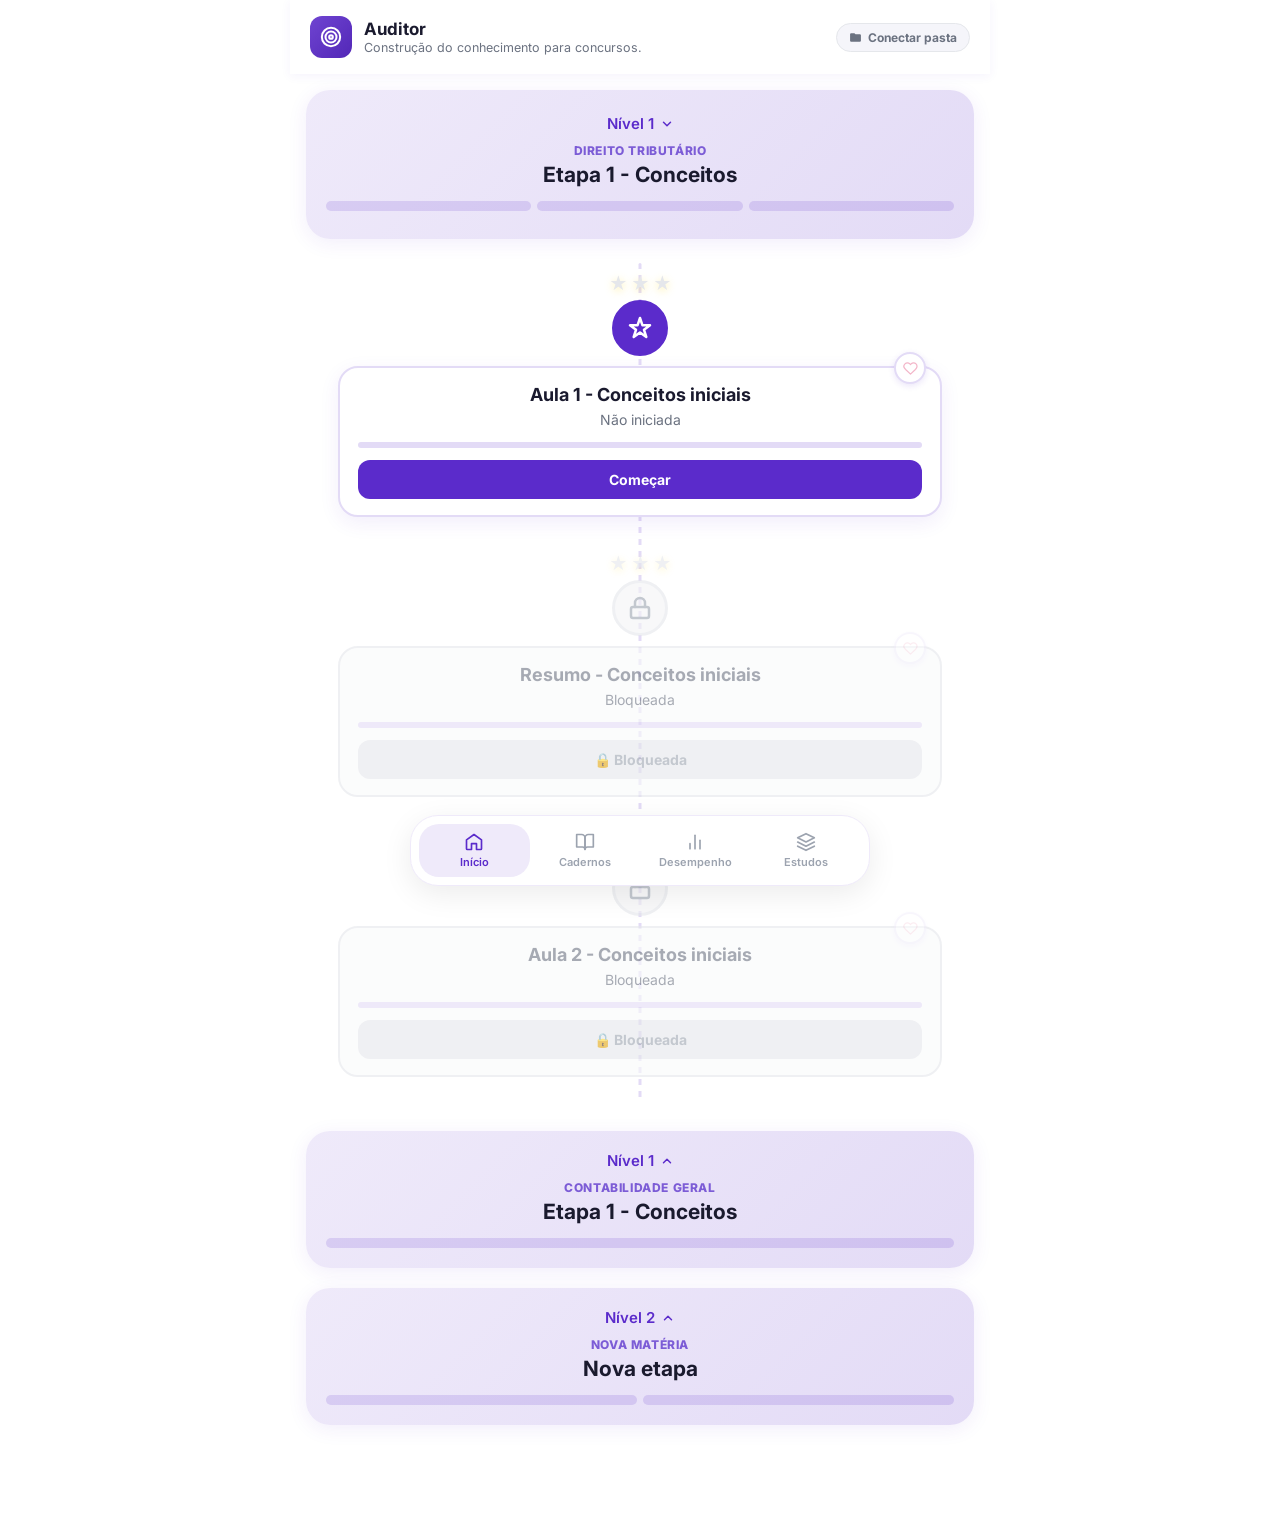
==== commit b8aaa7f9: "Atualização do projeto — 24/11/2026, 13:47:18" ====
--- a/index.html
+++ b/index.html
@@ -3,11 +3,11 @@
 <head>
 <meta charset="UTF-8">
 <meta name="viewport" content="width=device-width, initial-scale=1.0, viewport-fit=cover">
-<title>Minhas Aulas</title>
+<title>Auditor</title>
 <link href="https://fonts.googleapis.com/css2?family=Inter:wght@400;500;600;700&display=swap" rel="stylesheet">
 <link rel="stylesheet" href="css/inicio.css">
-<link rel="icon" href="data:image/svg+xml,%3Csvg%20xmlns%3D%22http%3A%2F%2Fwww.w3.org%2F2000%2Fsvg%22%20viewBox%3D%220%200%2024%2024%22%3E%3Crect%20width%3D%2224%22%20height%3D%2224%22%20rx%3D%226%22%20fill%3D%22%235B2BCB%22%2F%3E%3Cg%20fill%3D%22none%22%20stroke%3D%22%23fff%22%20stroke-width%3D%222.2%22%20stroke-linecap%3D%22round%22%20stroke-linejoin%3D%22round%22%3E%3Cpath%20d%3D%22M22%2010v6M2%2010l10-5%2010%205-10%205z%22%3E%3C%2Fpath%3E%3Cpath%20d%3D%22M6%2012v5c3%203%209%203%2012%200v-5%22%3E%3C%2Fpath%3E%3C%2Fg%3E%3C%2Fsvg%3E">
-<link rel="apple-touch-icon" href="data:image/svg+xml,%3Csvg%20xmlns%3D%22http%3A%2F%2Fwww.w3.org%2F2000%2Fsvg%22%20viewBox%3D%220%200%2024%2024%22%3E%3Crect%20width%3D%2224%22%20height%3D%2224%22%20rx%3D%226%22%20fill%3D%22%235B2BCB%22%2F%3E%3Cg%20fill%3D%22none%22%20stroke%3D%22%23fff%22%20stroke-width%3D%222.2%22%20stroke-linecap%3D%22round%22%20stroke-linejoin%3D%22round%22%3E%3Cpath%20d%3D%22M22%2010v6M2%2010l10-5%2010%205-10%205z%22%3E%3C%2Fpath%3E%3Cpath%20d%3D%22M6%2012v5c3%203%209%203%2012%200v-5%22%3E%3C%2Fpath%3E%3C%2Fg%3E%3C%2Fsvg%3E">
+<link rel="icon" href="data:image/svg+xml,%3Csvg%20xmlns%3D%22http%3A%2F%2Fwww.w3.org%2F2000%2Fsvg%22%20viewBox%3D%220%200%2024%2024%22%3E%3Crect%20width%3D%2224%22%20height%3D%2224%22%20rx%3D%226%22%20fill%3D%22%235B2BCB%22%2F%3E%3Cg%20fill%3D%22none%22%20stroke%3D%22%23fff%22%20stroke-width%3D%222.2%22%20stroke-linecap%3D%22round%22%20stroke-linejoin%3D%22round%22%3E%3Ccircle%20cx%3D%2212%22%20cy%3D%2212%22%20r%3D%2210%22%3E%3C%2Fcircle%3E%3Ccircle%20cx%3D%2212%22%20cy%3D%2212%22%20r%3D%226%22%3E%3C%2Fcircle%3E%3Ccircle%20cx%3D%2212%22%20cy%3D%2212%22%20r%3D%222%22%3E%3C%2Fcircle%3E%3C%2Fg%3E%3C%2Fsvg%3E">
+<link rel="apple-touch-icon" href="data:image/svg+xml,%3Csvg%20xmlns%3D%22http%3A%2F%2Fwww.w3.org%2F2000%2Fsvg%22%20viewBox%3D%220%200%2024%2024%22%3E%3Crect%20width%3D%2224%22%20height%3D%2224%22%20rx%3D%226%22%20fill%3D%22%235B2BCB%22%2F%3E%3Cg%20fill%3D%22none%22%20stroke%3D%22%23fff%22%20stroke-width%3D%222.2%22%20stroke-linecap%3D%22round%22%20stroke-linejoin%3D%22round%22%3E%3Ccircle%20cx%3D%2212%22%20cy%3D%2212%22%20r%3D%2210%22%3E%3C%2Fcircle%3E%3Ccircle%20cx%3D%2212%22%20cy%3D%2212%22%20r%3D%226%22%3E%3C%2Fcircle%3E%3Ccircle%20cx%3D%2212%22%20cy%3D%2212%22%20r%3D%222%22%3E%3C%2Fcircle%3E%3C%2Fg%3E%3C%2Fsvg%3E">
 <link rel="manifest" href="manifest.json">
 <meta name="theme-color" content="#5B2BCB">
 </head>
@@ -17,10 +17,10 @@
 
   <header class="header">
     <div class="header-left">
-      <div class="logo"><svg viewBox="0 0 24 24" fill="none" stroke="currentColor" stroke-width="2.2" stroke-linecap="round" stroke-linejoin="round" width="22" height="22"><path d="M22 10v6M2 10l10-5 10 5-10 5z"></path><path d="M6 12v5c3 3 9 3 12 0v-5"></path></svg></div>
+      <div class="logo"><svg viewBox="0 0 24 24" fill="none" stroke="currentColor" stroke-width="2.2" stroke-linecap="round" stroke-linejoin="round" width="22" height="22"><circle cx="12" cy="12" r="10"></circle><circle cx="12" cy="12" r="6"></circle><circle cx="12" cy="12" r="2"></circle></svg></div>
       <div class="header-title">
-        <h1>Minhas Aulas</h1>
-        <p>Gerado pelo Construtor de Aulas</p>
+        <h1>Auditor</h1>
+        <p>Construção do conhecimento para concursos.</p>
       </div>
     </div>
     <button type="button" class="pasta-progresso-badge" id="pastaProgressoBadge" onclick="conectarPastaProgresso()" title="Conecte uma pasta pra salvar seu progresso entre sessões">
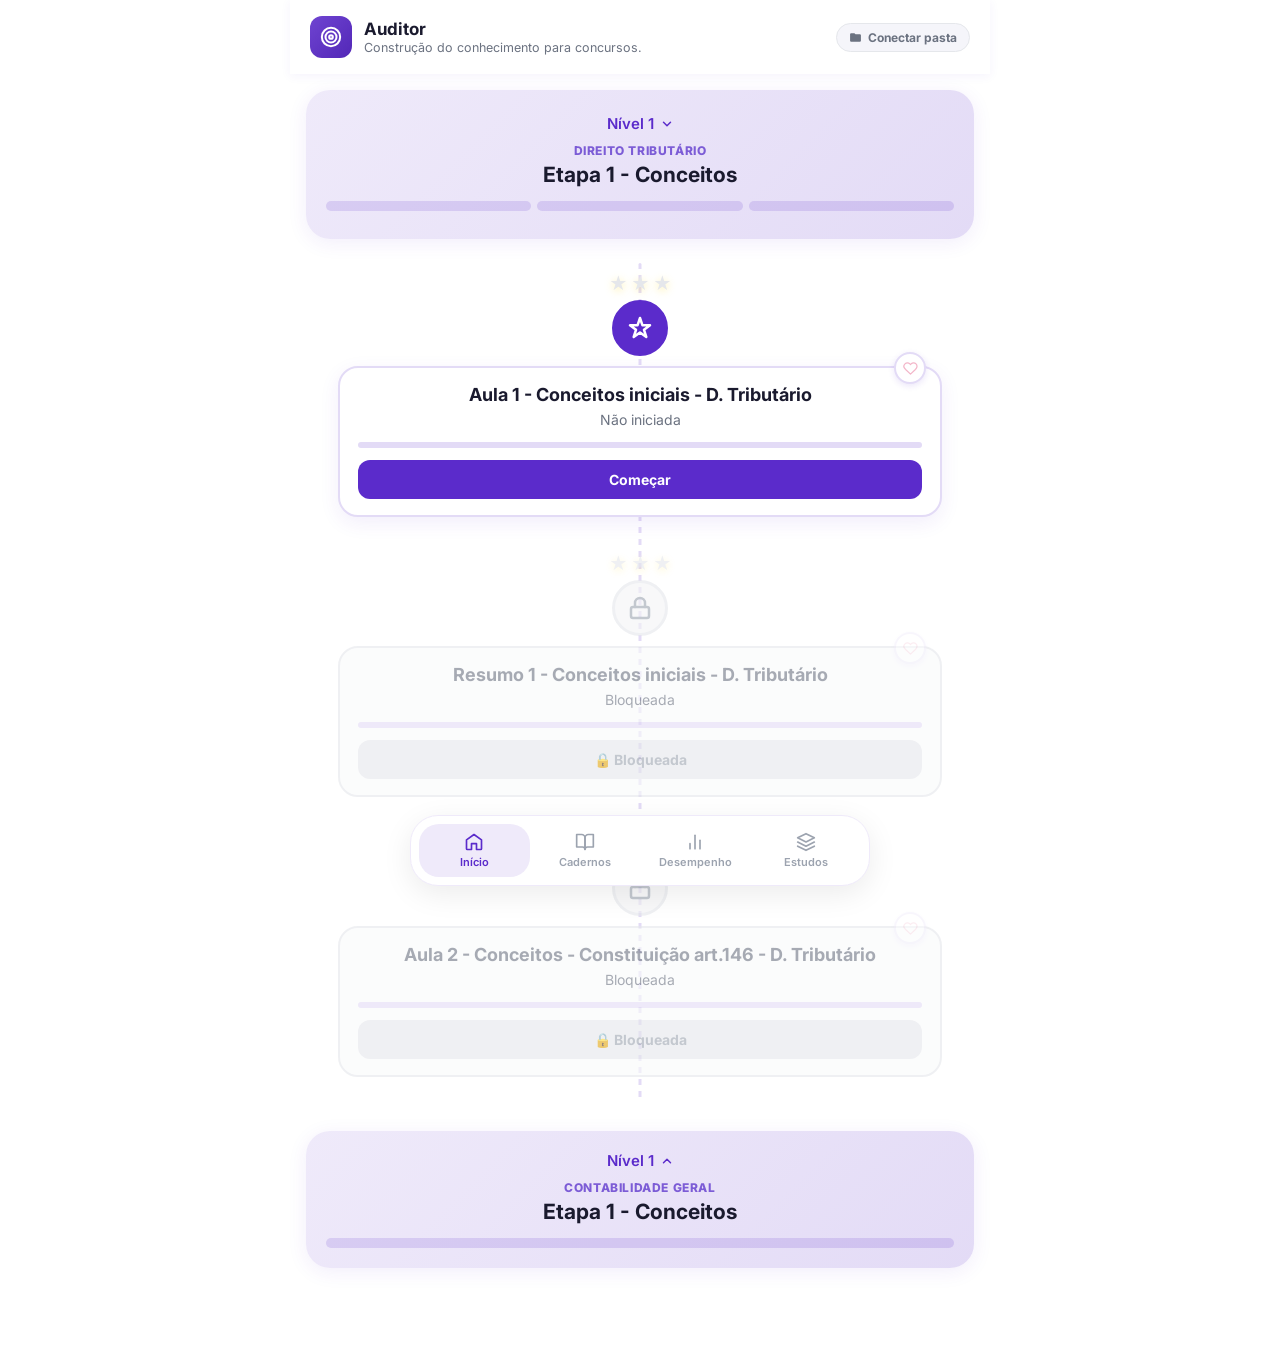
==== commit 73cf6246: "Atualização do projeto — 25/11/2026, 04:17:39" ====
--- a/index.html
+++ b/index.html
@@ -46,6 +46,7 @@
     <div class="cadernos-subtabs" id="cadernosSubtabs">
       <button type="button" class="caderno-subtab active" data-subtab="aula">Por aula</button>
       <button type="button" class="caderno-subtab" data-subtab="geral">Geral</button>
+      <button type="button" class="caderno-subtab" data-subtab="" style="display:none"></button>
     </div>
     <div class="erros-list" id="errosList"></div>
   </div>
--- a/css/inicio.css
+++ b/css/inicio.css
@@ -44,6 +44,7 @@
 }
 .pasta-progresso-badge:hover { background: #ececf5; }
 .pasta-progresso-badge.conectado { background: #e8f9ee; border-color: #b8ecc9; color: #1a9d52; }
+.pasta-progresso-grupo { display: flex; flex-wrap: wrap; justify-content: flex-end; gap: 6px; flex-shrink: 0; }
 .pasta-progresso-badge-icone { flex-shrink: 0; }
 .pasta-progresso-badge-texto { max-width: 110px; overflow: hidden; text-overflow: ellipsis; }
 
@@ -177,6 +178,7 @@
 .erros-empty { text-align: center; padding: 60px 20px; color: #6b7280; }
 .erros-empty-emoji { font-size: 40px; margin-bottom: 10px; }
 .erros-empty p { font-size: 15px; margin-bottom: 4px; }
+.revisao-geral-item { margin: 8px 6px 0; font-size: 13px; color: #6b7280; }
 .erros-empty-sub { font-size: 14px; max-width: 280px; margin: 6px auto 0; line-height: 1.5; color: #9ca3af; }
 
 /* ESTUDOS (visão geral por nível/ciclo) */
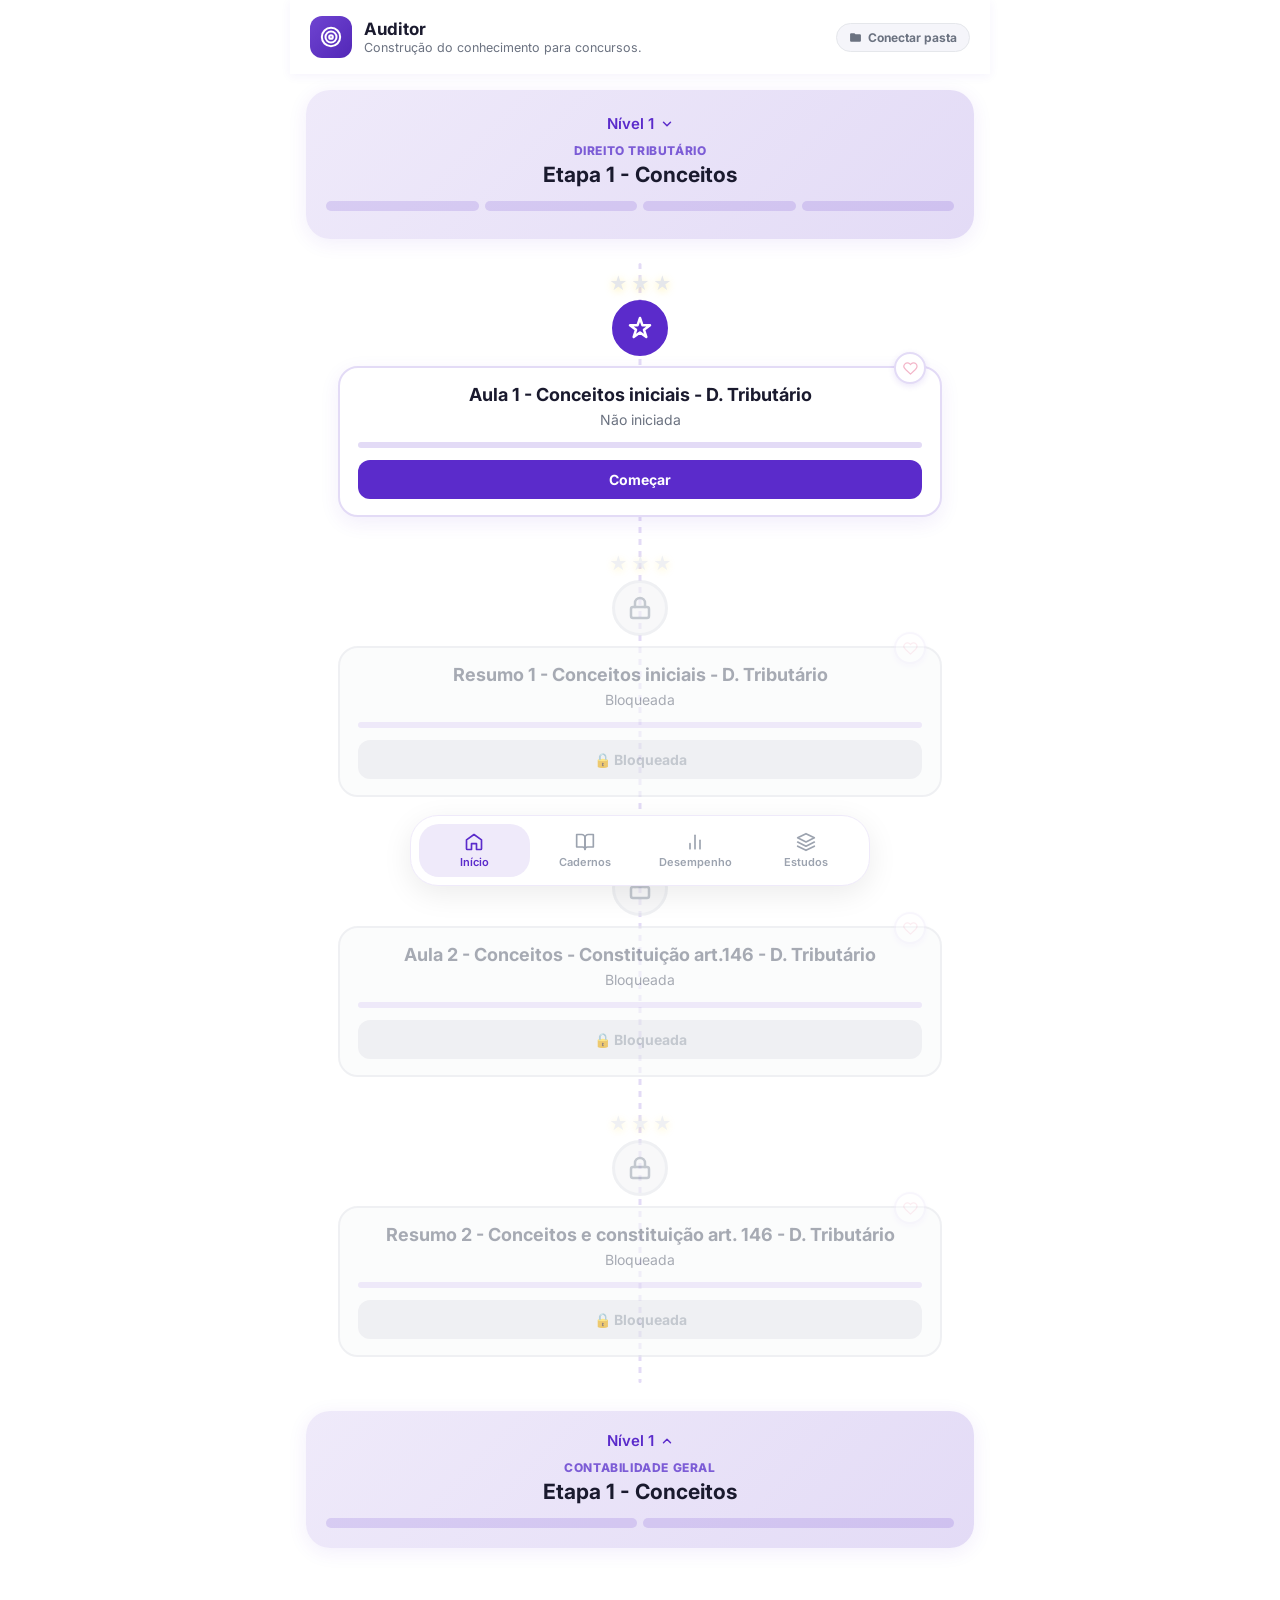
==== commit dbcd6041: "Atualização do projeto — 25/11/2026, 06:03:35" ====
--- a/index.html
+++ b/index.html
@@ -46,6 +46,7 @@
     <div class="cadernos-subtabs" id="cadernosSubtabs">
       <button type="button" class="caderno-subtab active" data-subtab="aula">Por aula</button>
       <button type="button" class="caderno-subtab" data-subtab="geral">Geral</button>
+      <button type="button" class="caderno-subtab" data-subtab="" style="display:none"></button>
       <button type="button" class="caderno-subtab" data-subtab="" style="display:none"></button>
     </div>
     <div class="erros-list" id="errosList"></div>
